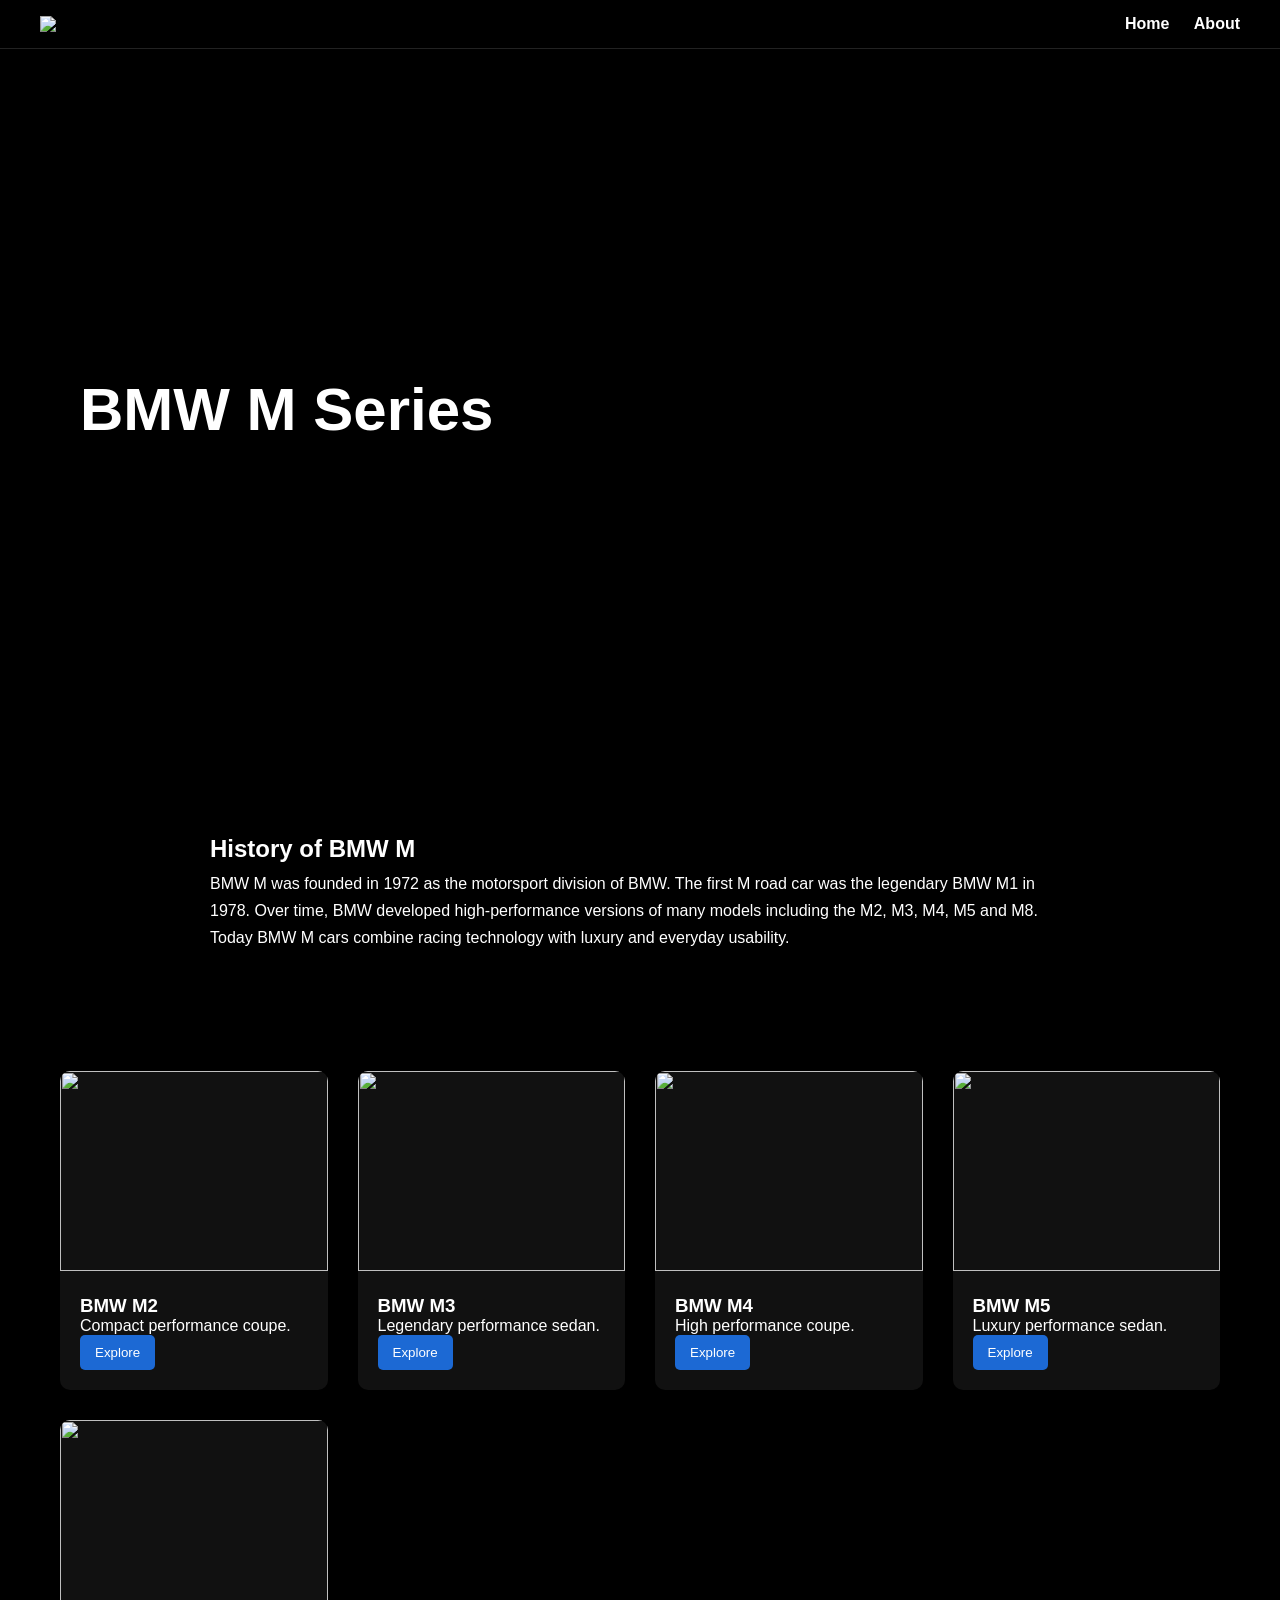
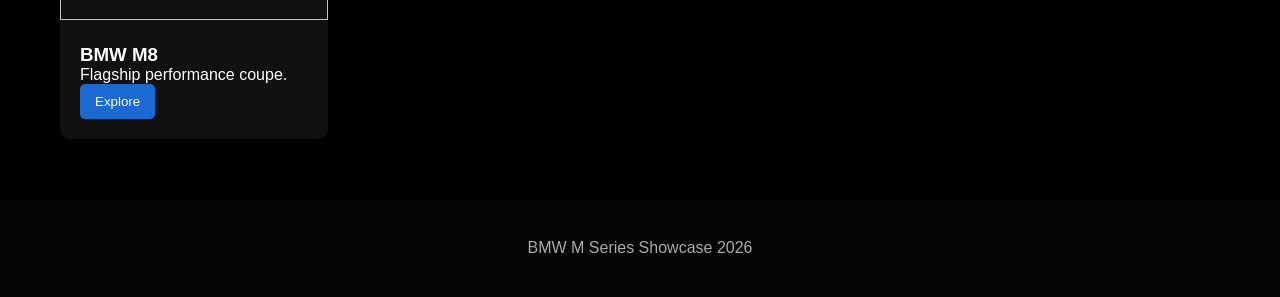
==== index.html @ 526c46a3 "Add files via upload" ====
<!DOCTYPE html>
<html lang="en">

<head>

<meta charset="UTF-8">
<meta name="viewport" content="width=device-width, initial-scale=1.0">

<title>BMW M Series</title>

<style>

/* CSS3 VARIABLES */

:root{
--bmw-blue:#1c69d4;
--dark:#000;
--card:#111;
}

/* GLOBAL */

*{
margin:0;
padding:0;
box-sizing:border-box;
}

body{
font-family:Arial, Helvetica, sans-serif;
background:var(--dark);
color:white;
}

/* HEADER */

header{
display:flex;
justify-content:space-between;
align-items:center;
padding:15px 40px;
background:black;
position:sticky;
top:0;
border-bottom:1px solid #222;
z-index:1000;
}

.logo{
width:28px;
}

nav a{
color:white;
text-decoration:none;
margin-left:20px;
font-weight:bold;
transition:.3s;
}

nav a:hover{
color:var(--bmw-blue);
}

/* HERO */

.hero{
height:80vh;
background:url("https://images.unsplash.com/photo-1617814065893-b0c09a37a1f1") center/cover no-repeat;
display:flex;
align-items:center;
padding-left:80px;
animation:fadeIn 2s ease;
}

.hero h1{
font-size:60px;
}

/* ANIMATION */

@keyframes fadeIn{
from{opacity:0;transform:translateY(40px)}
to{opacity:1;transform:translateY(0)}
}

/* HISTORY */

.history{
max-width:900px;
margin:auto;
padding:60px 20px;
line-height:1.7;
}

/* MODEL GRID */

.models{
display:grid;
grid-template-columns:repeat(auto-fit,minmax(250px,1fr));
gap:30px;
padding:60px;
}

.card{
background:var(--card);
border-radius:10px;
overflow:hidden;
transition:.3s;
}

.card:hover{
transform:translateY(-8px);
border:1px solid var(--bmw-blue);
}

.card img{
width:100%;
height:200px;
object-fit:cover;
}

.card-content{
padding:20px;
}

button{
background:var(--bmw-blue);
border:none;
padding:10px 15px;
color:white;
border-radius:5px;
cursor:pointer;
}

button:hover{
background:#0f4ea8;
}

/* FOOTER */

footer{
text-align:center;
padding:40px;
background:#050505;
color:#aaa;
}

</style>

</head>

<body>

<header>

<img src="https://upload.wikimedia.org/wikipedia/commons/4/44/BMW.svg" class="logo">

<nav>

<a href="index.html">Home</a>
<a href="about.html">About</a>

</nav>

</header>

<section class="hero">

<h1>BMW M Series</h1>

</section>

<section class="history">

<h2>History of BMW M</h2>

<p>

BMW M was founded in 1972 as the motorsport division of BMW.

The first M road car was the legendary BMW M1 in 1978.

Over time, BMW developed high-performance versions of many models including the M2, M3, M4, M5 and M8.

Today BMW M cars combine racing technology with luxury and everyday usability.

</p>

</section>

<section class="models">

<div class="card">

<img src="https://hips.hearstapps.com/hmg-prod/images/bmw-m2-zandvoort-blue-046-6426fb231b11c.jpg?crop=1.00xw:0.847xh;0,0.0536xh&resize=640:*">

<div class="card-content">

<h3>BMW M2</h3>

<p>Compact performance coupe.</p>

<a href="m2.html">
<button>Explore</button>
</a>

</div>

</div>

<div class="card">

<img src="https://www.lloydmotorgroup.com/VehicleLibrary/553155-1xoIIw2GwU6Ew34EwXIhtw.jpg?height=648.75&heightratio=0.75&mode=crop&upscale=true&width=865">

<div class="card-content">

<h3>BMW M3</h3>

<p>Legendary performance sedan.</p>

<a href="m3.html">
<button>Explore</button>
</a>

</div>

</div>

<div class="card">

<img src="https://stimg.cardekho.com/images/carexteriorimages/930x620/BMW/M4-Competition/11702/1762778618869/front-left-side-47.jpg">

<div class="card-content">

<h3>BMW M4</h3>

<p>High performance coupe.</p>

<a href="m4.html">
<button>Explore</button>
</a>

</div>

</div>

<div class="card">

<img src="https://i.ytimg.com/vi/iZt7Fwu91FI/maxresdefault.jpg">

<div class="card-content">

<h3>BMW M5</h3>

<p>Luxury performance sedan.</p>

<a href="m5.html">
<button>Explore</button>
</a>

</div>

</div>

<div class="card">

<img src="https://stimg.cardekho.com/images/carexteriorimages/930x620/BMW/M8-Coupe-Competition/10583/1762779385889/front-left-side-47.jpg">

<div class="card-content">

<h3>BMW M8</h3>

<p>Flagship performance coupe.</p>

<a href="m8.html">
<button>Explore</button>
</a>

</div>

</div>

</section>

<footer>

<p>BMW M Series Showcase 2026</p>

</footer>

</body>
</html>
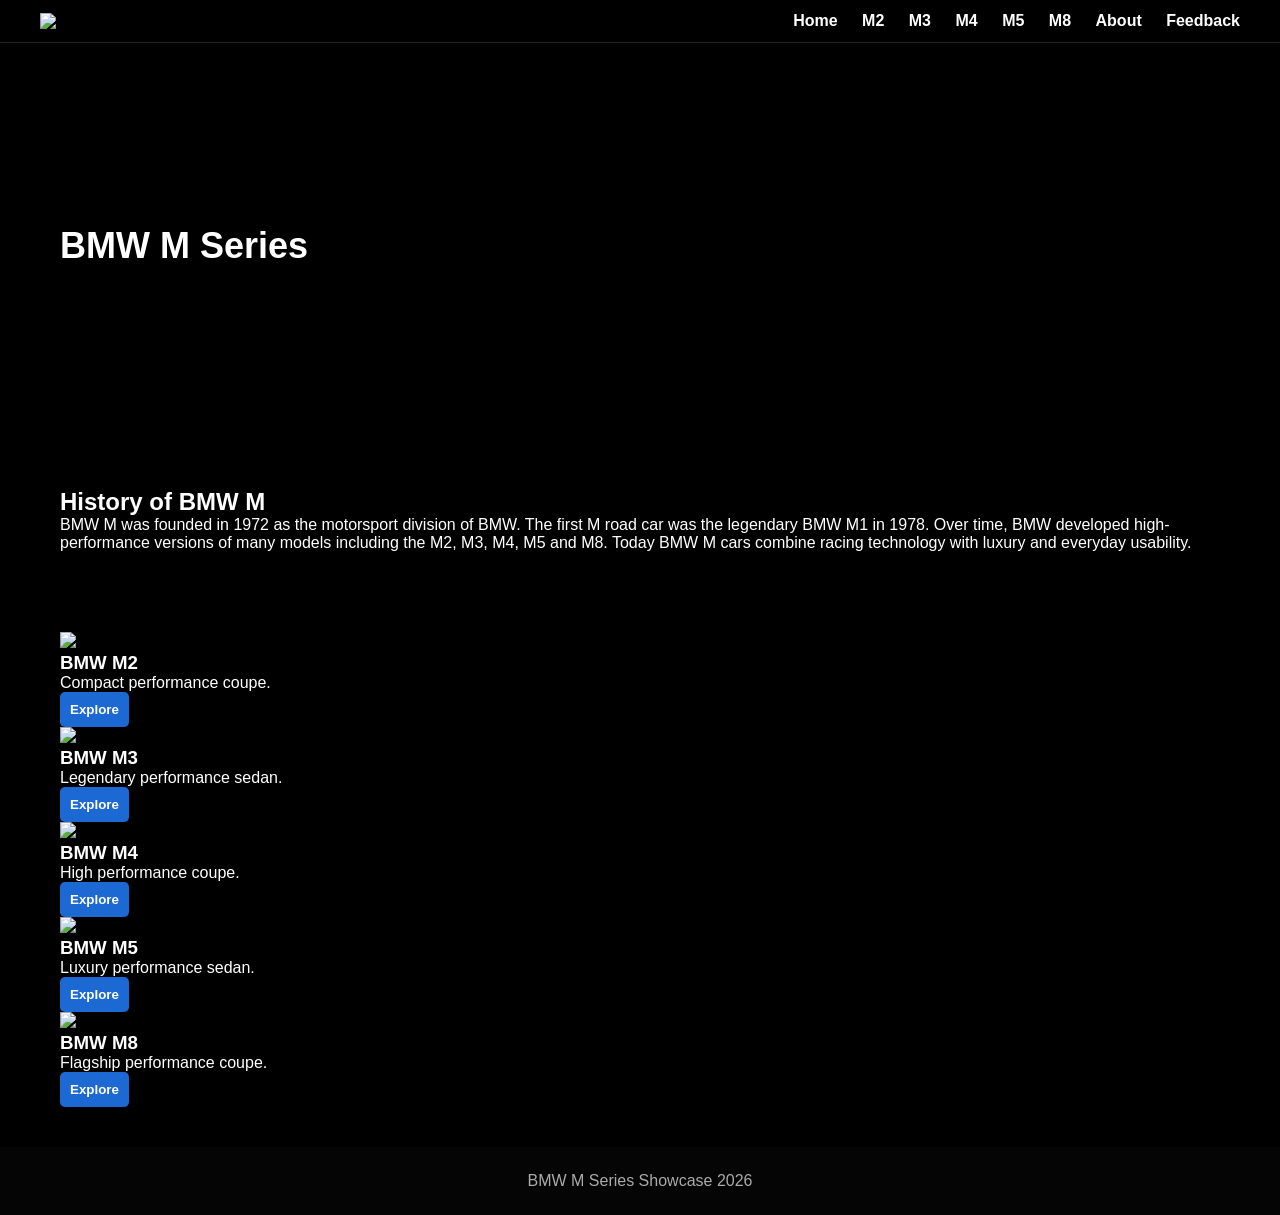
==== commit 382d5b2b: "Add files via upload" ====
--- a/index.html
+++ b/index.html
@@ -1,4 +1,5 @@
 <!DOCTYPE html>
+
 <html lang="en">
 
 <head>
@@ -8,147 +9,10 @@
 
 <title>BMW M Series</title>
 
-<style>
-
-/* CSS3 VARIABLES */
-
-:root{
---bmw-blue:#1c69d4;
---dark:#000;
---card:#111;
-}
-
-/* GLOBAL */
-
-*{
-margin:0;
-padding:0;
-box-sizing:border-box;
-}
-
-body{
-font-family:Arial, Helvetica, sans-serif;
-background:var(--dark);
-color:white;
-}
-
-/* HEADER */
-
-header{
-display:flex;
-justify-content:space-between;
-align-items:center;
-padding:15px 40px;
-background:black;
-position:sticky;
-top:0;
-border-bottom:1px solid #222;
-z-index:1000;
-}
-
-.logo{
-width:28px;
-}
-
-nav a{
-color:white;
-text-decoration:none;
-margin-left:20px;
-font-weight:bold;
-transition:.3s;
-}
-
-nav a:hover{
-color:var(--bmw-blue);
-}
-
-/* HERO */
-
-.hero{
-height:80vh;
-background:url("https://images.unsplash.com/photo-1617814065893-b0c09a37a1f1") center/cover no-repeat;
-display:flex;
-align-items:center;
-padding-left:80px;
-animation:fadeIn 2s ease;
-}
-
-.hero h1{
-font-size:60px;
-}
-
-/* ANIMATION */
-
-@keyframes fadeIn{
-from{opacity:0;transform:translateY(40px)}
-to{opacity:1;transform:translateY(0)}
-}
-
-/* HISTORY */
-
-.history{
-max-width:900px;
-margin:auto;
-padding:60px 20px;
-line-height:1.7;
-}
-
-/* MODEL GRID */
-
-.models{
-display:grid;
-grid-template-columns:repeat(auto-fit,minmax(250px,1fr));
-gap:30px;
-padding:60px;
-}
-
-.card{
-background:var(--card);
-border-radius:10px;
-overflow:hidden;
-transition:.3s;
-}
-
-.card:hover{
-transform:translateY(-8px);
-border:1px solid var(--bmw-blue);
-}
-
-.card img{
-width:100%;
-height:200px;
-object-fit:cover;
-}
-
-.card-content{
-padding:20px;
-}
-
-button{
-background:var(--bmw-blue);
-border:none;
-padding:10px 15px;
-color:white;
-border-radius:5px;
-cursor:pointer;
-}
-
-button:hover{
-background:#0f4ea8;
-}
-
-/* FOOTER */
-
-footer{
-text-align:center;
-padding:40px;
-background:#050505;
-color:#aaa;
-}
-
-</style>
+<link rel="stylesheet" href="style.css">
 
 </head>
+
 
 <body>
 
@@ -159,7 +23,13 @@
 <nav>
 
 <a href="index.html">Home</a>
+<a href="m2.html">M2</a>
+<a href="m3.html">M3</a>
+<a href="m4.html">M4</a>
+<a href="m5.html">M5</a>
+<a href="m8.html">M8</a>
 <a href="about.html">About</a>
+<a href="feedback.html">Feedback</a>
 
 </nav>
 
--- a/style.css
+++ b/style.css
@@ -0,0 +1,187 @@
+
+/* RESET */
+
+*{
+margin:0;
+padding:0;
+box-sizing:border-box;
+}
+
+/* BODY */
+body{
+font-family:Arial, Helvetica, sans-serif;
+background:#000;
+color:white;
+}
+
+/* HEADER */
+header{
+display:flex;
+justify-content:space-between;
+align-items:center;
+padding:12px 40px;
+background:#000;
+border-bottom:1px solid #222;
+position:sticky;
+top:0;
+z-index:1000;
+}
+
+.logo-area{
+display:flex;
+align-items:center;
+gap:10px;
+}
+
+.logo{
+width:24px;
+}
+
+nav a{
+margin-left:20px;
+text-decoration:none;
+color:white;
+font-weight:bold;
+}
+
+nav a:hover{
+color:#1c69d4;
+}
+
+/* HERO */
+.hero{
+height:45vh;
+display:flex;
+align-items:center;
+padding-left:60px;
+background-position:center;
+background-size:contain;
+background-repeat:no-repeat;
+background-color:#000;
+}
+
+.hero-text{
+background:rgba(0,0,0,0.6);
+padding:15px;
+border-radius:8px;
+}
+
+.hero h1{
+font-size:36px;
+}
+
+/* SECTIONS */
+section{
+padding:40px 60px;
+}
+
+/* GRID */
+.content-grid{
+display:grid;
+grid-template-columns:1fr 1fr;
+gap:30px;
+}
+
+/* SPECS BOX */
+.specs{
+background:#111;
+padding:20px;
+border-radius:10px;
+border:1px solid #222;
+}
+
+.specs h3{
+color:#1c69d4;
+margin-bottom:10px;
+}
+
+/* GALLERY */
+.gallery{
+display:flex;
+gap:15px;
+flex-wrap:wrap;
+margin-top:20px;
+}
+
+.gallery img{
+width:250px;
+height:140px;
+object-fit:contain;
+background:#000;
+}
+
+/* FORM */
+.form-container{
+max-width:600px;
+margin:auto;
+background:#111;
+padding:30px;
+border-radius:10px;
+border:1px solid #222;
+}
+
+input, textarea{
+width:100%;
+padding:12px;
+margin:10px 0;
+border:none;
+border-radius:5px;
+background:#000;
+color:white;
+border:1px solid #333;
+}
+
+input:focus, textarea:focus{
+outline:none;
+border-color:#1c69d4;
+}
+
+/* BUTTON */
+button{
+background:#1c69d4;
+border:black;
+color:white;
+padding:10px;
+cursor:pointer;
+border-radius:5px;
+font-weight:bold;
+}
+
+button:hover{
+background:#0f4ea8;
+}
+
+/* FOOTER */
+footer{
+text-align:center;
+padding:25px;
+background:#050505;
+color:#aaa;
+}
+
+/* MOBILE */
+@media(max-width:450px){
+
+.hero{
+height:35vh;
+padding-left:20px;
+}
+
+.hero h1{
+font-size:28px;
+}
+
+.content-grid{
+grid-template-columns:1fr;
+}
+
+section{
+padding:30px;
+}
+
+.gallery img{
+width:100%;
+height:160px;
+}
+
+}
